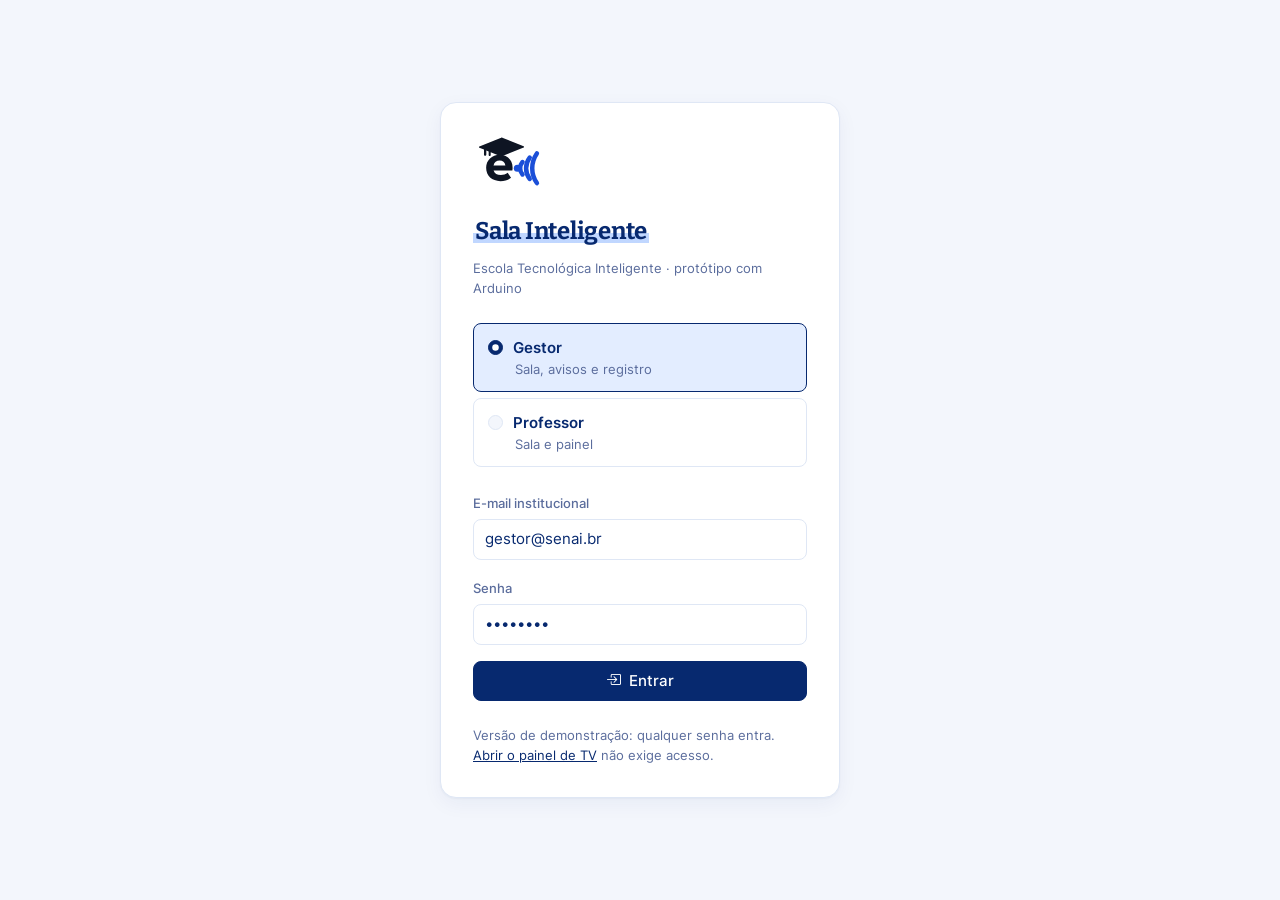
==== site/index.html @ f6ed8acb "Sala inteligente: Arduino + site ligado ao Firebase - Codigo do Arduino Nano: DHT22, PIR, LDR, DS18B" ====
<!DOCTYPE html>
<html lang="pt-BR">
<head>
<meta charset="UTF-8">
<meta name="viewport" content="width=device-width, initial-scale=1">
<link rel="icon" href="assets/img/logo-eti.svg">
<title>Entrar — Sala Inteligente</title>
<link href="assets/vendor/bootstrap/bootstrap.min.css" rel="stylesheet">
<link href="assets/vendor/bootstrap-icons/bootstrap-icons.min.css" rel="stylesheet">
<link href="assets/css/eti.css" rel="stylesheet">
</head>
<body>

<main class="entrar">
  <form id="form-login">
    <img src="assets/img/logo-eti.svg" alt="" width="72" class="d-block mb-4">
    <h1>Sala Inteligente</h1>
    <p class="legenda">Escola Tecnológica Inteligente · protótipo com Arduino</p>

    <label class="perfil mt-4">
      <input class="form-check-input" type="radio" name="perfil" value="gestor" checked>Gestor
      <span class="sub">Sala, avisos e registro</span>
    </label>
    <label class="perfil">
      <input class="form-check-input" type="radio" name="perfil" value="professor">Professor
      <span class="sub">Sala e painel</span>
    </label>

    <div class="mt-4 mb-3">
      <label class="form-label" for="email">E-mail institucional</label>
      <input class="form-control" type="email" id="email" value="gestor@senai.br" autocomplete="username" required>
    </div>

    <div class="mb-3">
      <label class="form-label" for="senha">Senha</label>
      <input class="form-control" type="password" id="senha" value="demo1234" autocomplete="current-password" required>
    </div>

    <button type="submit" class="btn btn-primary w-100 py-2">
      <i class="bi bi-box-arrow-in-right" aria-hidden="true"></i> Entrar
    </button>

    <p class="legenda mt-4">
      Versão de demonstração: qualquer senha entra.
      <a href="painel.html">Abrir o painel de TV</a> não exige acesso.
    </p>
  </form>
</main>

<script src="assets/js/app.js"></script>
<script>
document.querySelectorAll('input[name="perfil"]').forEach(function (r) {
  r.addEventListener('change', function () {
    document.getElementById('email').value =
      r.value === 'gestor' ? 'gestor@senai.br' : 'professor@senai.br';
  });
});

document.getElementById('form-login').addEventListener('submit', function (e) {
  e.preventDefault();
  const perfil = document.querySelector('input[name="perfil"]:checked').value;
  sessionStorage.setItem('eti:sessao', JSON.stringify({
    perfil: perfil,
    email: document.getElementById('email').value,
    entrouEm: Date.now()
  }));
  location.href = 'dashboard.html';
});
</script>
</body>
</html>
---- site/assets/css/eti.css ----
@font-face { font-family: 'Inter'; src: url('../fonts/inter-latin-400-normal.woff2') format('woff2'); font-weight: 400; font-display: swap; }
@font-face { font-family: 'Inter'; src: url('../fonts/inter-latin-500-normal.woff2') format('woff2'); font-weight: 500; font-display: swap; }
@font-face { font-family: 'Inter'; src: url('../fonts/inter-latin-600-normal.woff2') format('woff2'); font-weight: 600; font-display: swap; }
@font-face { font-family: 'Inter'; src: url('../fonts/inter-latin-700-normal.woff2') format('woff2'); font-weight: 700; font-display: swap; }
@font-face { font-family: 'Bitter'; src: url('../fonts/bitter-latin-600-normal.woff2') format('woff2'); font-weight: 600; font-display: swap; }
@font-face { font-family: 'Bitter'; src: url('../fonts/bitter-latin-700-normal.woff2') format('woff2'); font-weight: 700; font-display: swap; }

:root {
  /* Tokens do ETI */
  --tinta: #07296F;
  --tinta-forte: #0B3A94;
  --tinta-fraca: #5A6C9C;
  --peri: #8DB6FF;
  --peri-fraco: #E3EDFF;
  --fundo: #F3F6FC;
  --papel: #FFFFFF;
  --linha: #DFE7F5;
  --alerta: #D1531F;
  --alerta-fraco: #FDF1EC;

  --titulo: 'Bitter', Georgia, serif;
  --texto: 'Inter', system-ui, -apple-system, 'Segoe UI', sans-serif;

  --raio: 12px;
  --raio-p: 8px;
  --sombra: 0 1px 2px rgba(7, 41, 111, 0.04), 0 6px 20px rgba(7, 41, 111, 0.05);

  --e1: 6px;
  --e2: 12px;
  --e3: 20px;
  --e4: 32px;
  --e5: 56px;
  --e6: 96px;

  --t1: 13px;
  --t2: 15px;
  --t3: 18px;
  --t4: 28px;
  --t5: 40px;

  /* Bootstrap apontando para os tokens */
  --bs-body-bg: var(--fundo);
  --bs-body-color: var(--tinta);
  --bs-body-font-family: var(--texto);
  --bs-font-sans-serif: var(--texto);
  --bs-body-font-size: var(--t2);
  --bs-body-line-height: 1.55;
  --bs-heading-color: var(--tinta);
  --bs-emphasis-color: var(--tinta);
  --bs-secondary-color: var(--tinta-fraca);
  --bs-primary: #07296F;
  --bs-primary-rgb: 7, 41, 111;
  --bs-border-color: var(--linha);
  --bs-border-radius: var(--raio-p);
  --bs-border-radius-lg: var(--raio);
  --bs-link-color: #07296F;
  --bs-link-color-rgb: 7, 41, 111;
  --bs-link-hover-color: #0B3A94;
  --bs-link-hover-color-rgb: 11, 58, 148;
  --bs-focus-ring-color: rgba(141, 182, 255, 0.45);
}

body { -webkit-font-smoothing: antialiased; font-variant-numeric: tabular-nums; }

h1, h2, h3 { margin: 0; font-family: var(--titulo); font-weight: 700; letter-spacing: -0.01em; }

/* O marca-texto periwinkle atrás do título é a herança do caderno. */
h1 {
  display: inline;
  font-size: var(--t4);
  line-height: 1.25;
  background: linear-gradient(transparent 58%, rgba(141, 182, 255, 0.55) 58%, rgba(141, 182, 255, 0.55) 92%, transparent 92%);
  -webkit-box-decoration-break: clone;
  box-decoration-break: clone;
  padding: 0 2px;
}

h2 { font-size: var(--t3); font-weight: 600; line-height: 1.3; }
h3 { font-family: var(--texto); font-size: var(--t2); font-weight: 600; }
p { margin: 0; }

:focus-visible { outline: 2px solid var(--tinta); outline-offset: 2px; }

[v-cloak] { display: none; }

/* ---------- Bootstrap: botões ---------- */

.btn {
  --bs-btn-font-weight: 500;
  --bs-btn-font-size: var(--t2);
  --bs-btn-padding-x: 16px;
  --bs-btn-padding-y: 8px;
  --bs-btn-border-radius: var(--raio-p);
  --bs-btn-focus-box-shadow: 0 0 0 3px var(--peri-fraco);
  display: inline-flex;
  align-items: center;
  justify-content: center;
  gap: 8px;
}

.btn-primary {
  --bs-btn-color: #fff;
  --bs-btn-bg: var(--tinta);
  --bs-btn-border-color: var(--tinta);
  --bs-btn-hover-color: #fff;
  --bs-btn-hover-bg: var(--tinta-forte);
  --bs-btn-hover-border-color: var(--tinta-forte);
  --bs-btn-active-color: #fff;
  --bs-btn-active-bg: #05205A;
  --bs-btn-active-border-color: #05205A;
  --bs-btn-disabled-color: #fff;
  --bs-btn-disabled-bg: var(--tinta);
  --bs-btn-disabled-border-color: var(--tinta);
}

.btn-outline-primary {
  --bs-btn-color: var(--tinta);
  --bs-btn-bg: var(--papel);
  --bs-btn-border-color: var(--linha);
  --bs-btn-hover-color: var(--tinta);
  --bs-btn-hover-bg: var(--papel);
  --bs-btn-hover-border-color: var(--tinta);
  --bs-btn-active-color: var(--tinta);
  --bs-btn-active-bg: var(--peri-fraco);
  --bs-btn-active-border-color: var(--tinta);
  --bs-btn-disabled-color: var(--tinta-fraca);
  --bs-btn-disabled-bg: var(--papel);
  --bs-btn-disabled-border-color: var(--linha);
}

.btn-link {
  --bs-btn-color: var(--tinta-fraca);
  --bs-btn-hover-color: var(--alerta);
  --bs-btn-active-color: var(--alerta);
  --bs-btn-padding-x: 0;
  --bs-btn-padding-y: 0;
  --bs-btn-font-size: var(--t1);
  --bs-btn-font-weight: 400;
  gap: 4px;
}

/* ---------- Bootstrap: formulários ---------- */

.form-label {
  margin-bottom: var(--e1);
  font-size: var(--t1);
  font-weight: 500;
  color: var(--tinta-fraca);
}

.form-control,
.form-select {
  font-size: var(--t2);
  color: var(--tinta);
  background-color: var(--papel);
  border-color: var(--linha);
  border-radius: var(--raio-p);
  padding: 8px 11px;
}

.form-control:focus,
.form-select:focus {
  color: var(--tinta);
  border-color: var(--tinta);
  box-shadow: 0 0 0 3px var(--peri-fraco);
}

.form-check-input:checked { background-color: var(--tinta); border-color: var(--tinta); }
.form-check-input:focus { border-color: var(--tinta); box-shadow: 0 0 0 3px var(--peri-fraco); }

/* ---------- Bootstrap: tabelas ---------- */

.table {
  --bs-table-bg: transparent;
  --bs-table-color: var(--tinta);
  --bs-table-border-color: var(--linha);
  margin-bottom: 0;
}

.table > :not(caption) > * > * { padding: 10px 12px 10px 0; }
.table > :not(caption) > * > *:last-child { padding-right: 0; }

.table th {
  font-size: var(--t1);
  font-weight: 500;
  color: var(--tinta-fraca);
  white-space: nowrap;
}

/* Segura elementos absolutos (ex.: .visually-hidden) dentro da rolagem da tabela. */
.table-responsive { position: relative; }

.table > tbody > tr:last-child > * { border-bottom-width: 0; }
.table > tfoot > tr > * { font-weight: 700; border-top: 1px solid var(--linha); border-bottom-width: 0; }
.table .n { text-align: right; }

.table input {
  width: 100%;
  min-width: 56px;
  font: inherit;
  text-align: right;
  color: var(--tinta);
  background: none;
  border: 1px solid transparent;
  border-radius: 6px;
  padding: 3px 6px;
}

.table input:hover { border-color: var(--linha); }
.table input:focus { outline: none; border-color: var(--tinta); background: var(--papel); }

/* ---------- Estrutura ---------- */

.pagina {
  max-width: 1120px;
  margin: 0 auto;
  padding: var(--e3) var(--e3) var(--e6);
}

.topo {
  display: flex;
  align-items: center;
  justify-content: space-between;
  gap: var(--e2) var(--e3);
  flex-wrap: wrap;
  margin-bottom: var(--e4);
  padding: 10px 14px 10px 16px;
  background: var(--papel);
  border: 1px solid var(--linha);
  border-radius: var(--raio);
  box-shadow: var(--sombra);
}

.marca {
  display: flex;
  align-items: center;
  gap: 10px;
  color: var(--tinta);
  text-decoration: none;
  font-family: var(--titulo);
  font-weight: 700;
  font-size: var(--t3);
}

.marca img { width: 34px; height: auto; display: block; }

.menu { display: flex; gap: 4px; flex-wrap: wrap; align-items: center; }

.menu a,
.menu button {
  display: inline-flex;
  align-items: center;
  gap: 6px;
  padding: 7px 12px;
  border: 0;
  border-radius: var(--raio-p);
  background: none;
  color: var(--tinta-fraca);
  text-decoration: none;
  font: inherit;
  font-weight: 500;
  cursor: pointer;
}

.menu a:hover { color: var(--tinta); background: var(--fundo); }
.menu a[aria-current] { color: var(--tinta); background: var(--peri-fraco); font-weight: 600; }
.menu button { margin-left: var(--e1); }
.menu button:hover { color: var(--alerta); }

.cabecalho { margin-bottom: var(--e4); }

.cabecalho h1 + p {
  margin-top: var(--e2);
  color: var(--tinta-fraca);
  max-width: 62ch;
}

/* ---------- Cards do ETI ---------- */

.secao,
.leitura,
.laudo {
  background: var(--papel);
  border: 1px solid var(--linha);
  border-radius: var(--raio);
  box-shadow: var(--sombra);
}

.secao { padding: var(--e3) 24px 24px; margin-bottom: var(--e3); }
.secao > h2 { margin-bottom: var(--e3); }

/* Cards dentro de uma linha do grid: o espaço vem do gutter da linha. */
.row > * > .secao { margin-bottom: 0; height: 100%; }

.leitura {
  display: flex;
  flex-direction: column;
  gap: var(--e2);
  height: 100%;
  padding: var(--e3);
  min-width: 0;
}

.leitura .valor {
  display: block;
  font-size: var(--t5);
  font-weight: 600;
  line-height: 1;
  letter-spacing: -0.035em;
  white-space: nowrap;
}

.leitura .valor i {
  margin-left: 0.2em;
  font-style: normal;
  font-size: var(--t3);
  font-weight: 400;
  letter-spacing: 0;
  color: var(--tinta-fraca);
}

.leitura .rotulo {
  display: block;
  color: var(--tinta-fraca);
  font-size: var(--t1);
  font-weight: 500;
}

.leitura.fora { border-color: var(--alerta); background: var(--alerta-fraco); }
.leitura.fora .valor { color: var(--alerta); }

.barra {
  height: 6px;
  margin-top: 2px;
  background: var(--linha);
  border-radius: 999px;
  overflow: hidden;
}

.barra span {
  display: block;
  height: 100%;
  width: 0;
  background: var(--tinta);
  border-radius: inherit;
  transition: width 0.3s;
}

.barra span.cheia { background: var(--alerta); }

.resumo {
  font-size: var(--t3);
  line-height: 1.5;
  letter-spacing: -0.01em;
  margin-bottom: var(--e3);
  padding: var(--e3) 24px;
  background: var(--peri-fraco);
  border-radius: var(--raio);
}

.resumo em { font-style: normal; font-weight: 700; }

.grafico { height: 240px; position: relative; }

.legenda {
  margin-top: var(--e2);
  color: var(--tinta-fraca);
  font-size: var(--t1);
}

/* ---------- Alertas do sistema ---------- */

.alertas.com-alerta { border-color: var(--alerta); background: var(--alerta-fraco); }
.alertas.com-alerta > h2 { color: var(--alerta); }

.alerta {
  display: flex;
  flex-wrap: wrap;
  align-items: baseline;
  gap: 2px var(--e2);
  padding: var(--e2) 0;
  border-top: 1px solid rgba(209, 83, 31, 0.2);
}

.alerta:first-child { border-top: 0; padding-top: 0; }
.alerta:last-child { padding-bottom: 0; }
.alerta strong { color: var(--alerta); font-weight: 600; }
.alerta .sub { flex-basis: 100%; }

/* ---------- Blocos dentro de um card ---------- */

.bloco + .bloco,
form + .bloco {
  margin-top: var(--e3);
  padding-top: var(--e3);
  border-top: 1px solid var(--linha);
}

.bloco h3 { margin-bottom: var(--e2); }
.bloco > .legenda { margin-top: var(--e1); }

.seletor {
  display: inline-flex;
  flex-wrap: wrap;
  gap: 2px;
  padding: 3px;
  background: var(--fundo);
  border: 1px solid var(--linha);
  border-radius: var(--raio-p);
}

.seletor button {
  font: inherit;
  font-weight: 500;
  color: var(--tinta-fraca);
  background: none;
  border: 0;
  border-radius: 6px;
  padding: 6px 14px;
  cursor: pointer;
}

.seletor button:hover { color: var(--tinta); }

.seletor button[aria-pressed="true"] {
  color: var(--tinta);
  background: var(--papel);
  font-weight: 600;
  box-shadow: 0 1px 3px rgba(7, 41, 111, 0.12);
}

/* ---------- Equipamentos ---------- */

.item {
  display: flex;
  align-items: center;
  justify-content: space-between;
  gap: var(--e3);
  padding: 14px 0;
  border-bottom: 1px solid var(--linha);
}

.item:first-child { padding-top: 0; }
.item .nome { font-weight: 500; }

.sub {
  display: block;
  color: var(--tinta-fraca);
  font-size: var(--t1);
  font-weight: 400;
}

.estado-eq { white-space: nowrap; }
.estado-eq.ligado { color: var(--tinta); font-weight: 500; }

.chave {
  position: relative;
  flex: 0 0 auto;
  width: 44px;
  height: 24px;
  padding: 0;
  border: 0;
  border-radius: 999px;
  background: var(--linha);
  cursor: pointer;
  transition: background 0.15s;
}

.chave::after {
  content: "";
  position: absolute;
  top: 3px;
  left: 3px;
  width: 18px;
  height: 18px;
  border-radius: 50%;
  background: var(--papel);
  box-shadow: 0 1px 2px rgba(7, 41, 111, 0.25);
  transition: left 0.15s;
}

.chave[aria-pressed="true"] { background: var(--tinta); }
.chave[aria-pressed="true"]::after { left: 23px; }
.chave:disabled { opacity: 0.45; cursor: not-allowed; }

.link-acao {
  display: inline-flex;
  align-items: center;
  gap: 4px;
  border: 0;
  background: none;
  padding: 0;
  font: inherit;
  font-size: var(--t1);
  color: var(--tinta-fraca);
  cursor: pointer;
  text-decoration: underline;
  text-underline-offset: 3px;
}

.link-acao:hover { color: var(--alerta); }

/* ---------- Destaques de cálculo ---------- */

.destaque {
  margin-top: var(--e2);
  padding: var(--e3);
  background: var(--fundo);
  border-radius: var(--raio-p);
}

.destaque .valor {
  display: block;
  font-size: var(--t4);
  font-weight: 700;
  letter-spacing: -0.025em;
  line-height: 1.15;
}

.destaque .rotulo {
  display: block;
  color: var(--tinta-fraca);
  font-size: var(--t1);
  font-weight: 500;
  margin-bottom: var(--e1);
}

.destaque p {
  margin-top: var(--e1);
  color: var(--tinta-fraca);
  font-size: var(--t1);
  max-width: 46ch;
}

.dados { margin: var(--e2) 0 0; }

.dados div {
  display: flex;
  justify-content: space-between;
  gap: var(--e3);
  padding: 9px 0;
  border-top: 1px solid var(--linha);
}

.dados dt { color: var(--tinta-fraca); font-size: var(--t1); font-weight: 400; }
.dados dd { margin: 0; font-weight: 600; font-size: var(--t1); }

/* ---------- Avisos ---------- */

.aviso { padding: var(--e3) 0; border-bottom: 1px solid var(--linha); }
.aviso:first-child { padding-top: 0; }
.aviso:last-child { border-bottom: 0; padding-bottom: 0; }
.aviso.fora h3, .aviso.fora p { color: var(--tinta-fraca); }
.aviso.fora h3 { text-decoration: line-through; text-decoration-thickness: 1px; }
.aviso p { margin-top: 4px; color: var(--tinta-fraca); max-width: 56ch; }

.aviso .meta {
  display: flex;
  gap: var(--e2) var(--e3);
  align-items: baseline;
  flex-wrap: wrap;
  margin-top: var(--e2);
  font-size: var(--t1);
  color: var(--tinta-fraca);
}

.nota {
  margin-top: var(--e4);
  color: var(--tinta-fraca);
  font-size: var(--t1);
  max-width: 72ch;
}

.vazio { padding: var(--e3) 0; color: var(--tinta-fraca); }

/* ---------- Login ---------- */

.entrar {
  min-height: 100vh;
  display: grid;
  place-items: center;
  padding: var(--e3);
}

.entrar form {
  width: 100%;
  max-width: 400px;
  padding: var(--e4);
  background: var(--papel);
  border: 1px solid var(--linha);
  border-radius: 16px;
  box-shadow: var(--sombra);
}

.entrar h1 { font-size: 24px; }

.perfil {
  display: block;
  padding: var(--e2) 14px;
  margin-bottom: var(--e1);
  border: 1px solid var(--linha);
  border-radius: var(--raio-p);
  font-weight: 600;
  cursor: pointer;
  transition: border-color 0.15s, background 0.15s;
}

.perfil:hover { border-color: var(--tinta-fraca); }
.perfil:has(input:checked) { border-color: var(--tinta); background: var(--peri-fraco); }
.perfil .form-check-input { margin: 0 10px 0 0; vertical-align: -2px; }
.perfil .sub { margin-left: 27px; }

/* ---------- Painel de TV (único com cores invertidas; mantém o quadriculado) ---------- */

.tv {
  min-height: 100vh;
  background-color: var(--tinta);
  background-image:
    linear-gradient(to right, rgba(141, 182, 255, 0.12) 1px, transparent 1px),
    linear-gradient(to bottom, rgba(141, 182, 255, 0.12) 1px, transparent 1px);
  background-size: 54px 54px;
  color: var(--papel);
  padding: 3vw 4vw;
  display: flex;
  flex-direction: column;
  gap: 3vw;
}

.tv-topo {
  display: flex;
  align-items: center;
  justify-content: space-between;
  gap: 2vw;
  color: rgba(250, 251, 253, 0.7);
  font-size: clamp(13px, 1.2vw, 24px);
}

.tv-topo img { width: clamp(44px, 4.4vw, 88px); filter: brightness(0) invert(1); }

.tv-hora {
  font-size: clamp(28px, 3.4vw, 64px);
  font-weight: 600;
  letter-spacing: -0.03em;
  color: var(--papel);
  line-height: 1;
}

.tv-corpo {
  flex: 1 1 auto;
  display: flex;
  flex-direction: column;
  justify-content: center;
  gap: 2vw;
  min-height: 0;
}

.tv-tipo { color: #FFB494; font-size: clamp(14px, 1.5vw, 30px); font-weight: 600; }

.tv-corpo h2 {
  font-family: var(--titulo);
  font-weight: 700;
  font-size: clamp(32px, 5vw, 92px);
  line-height: 1.1;
  letter-spacing: -0.015em;
  max-width: 18ch;
  color: var(--papel);
}

.tv-alerta h2 { color: #FFD9C9; }

.tv-corpo p {
  font-size: clamp(17px, 2vw, 38px);
  line-height: 1.35;
  color: var(--peri);
  max-width: 36ch;
}

.tv-rodape { display: flex; gap: 1.6vw; flex-wrap: wrap; align-items: stretch; }

/* Variação escura do CardLeitura, usada no painel de TV */
.leitura.leitura-tv {
  gap: var(--e1);
  height: auto;
  min-width: 12vw;
  padding: 1.2vw 1.8vw;
  color: var(--papel);
  background: rgba(255, 255, 255, 0.07);
  border-color: rgba(141, 182, 255, 0.22);
  border-radius: clamp(8px, 0.8vw, 16px);
  box-shadow: none;
}

.leitura-tv .valor { font-size: clamp(24px, 2.8vw, 52px); }
.leitura-tv .valor i { font-size: 0.45em; color: rgba(250, 251, 253, 0.7); }
.leitura-tv .rotulo { color: rgba(250, 251, 253, 0.7); font-size: clamp(11px, 1vw, 20px); }
.leitura-tv.fora { border-color: var(--alerta); background: rgba(209, 83, 31, 0.25); }
.leitura-tv.fora .valor { color: #FFB494; }

.tv-estado {
  margin-left: auto;
  align-self: center;
  color: rgba(250, 251, 253, 0.7);
  font-size: clamp(11px, 1vw, 20px);
}

/* ---------- Relatório ---------- */

.laudo { max-width: 820px; padding: var(--e4) 40px; }
.laudo h2 { margin: var(--e4) 0 var(--e2); padding-bottom: var(--e1); }
.laudo h2:first-of-type { margin-top: var(--e3); }

/* ---------- Responsivo ---------- */

@media (max-width: 640px) {
  :root { --t4: 24px; --t5: 32px; }
  .pagina { padding: var(--e2) var(--e2) var(--e5); }
  .secao { padding: 16px; }
  .leitura { padding: 16px; }
  .laudo { padding: var(--e3) 16px; }
  .entrar form { padding: var(--e3); }
}

@media print {
  .topo, .nao-imprime, .pagina > .nota { display: none; }
  body { background: #fff; }
  .pagina { padding: 0; max-width: none; }
  .laudo { max-width: none; padding: 0; border: 0; box-shadow: none; }
  h1 { background: none; }
}

@media (prefers-reduced-motion: reduce) {
  * { animation: none !important; transition: none !important; }
}

.leitura .valor { white-space: normal; overflow-wrap: anywhere; }
.leitura .valor i { white-space: normal; display: inline-block; }
@media (max-width: 575px) {
  .leitura .valor { font-size: 30px; }
}
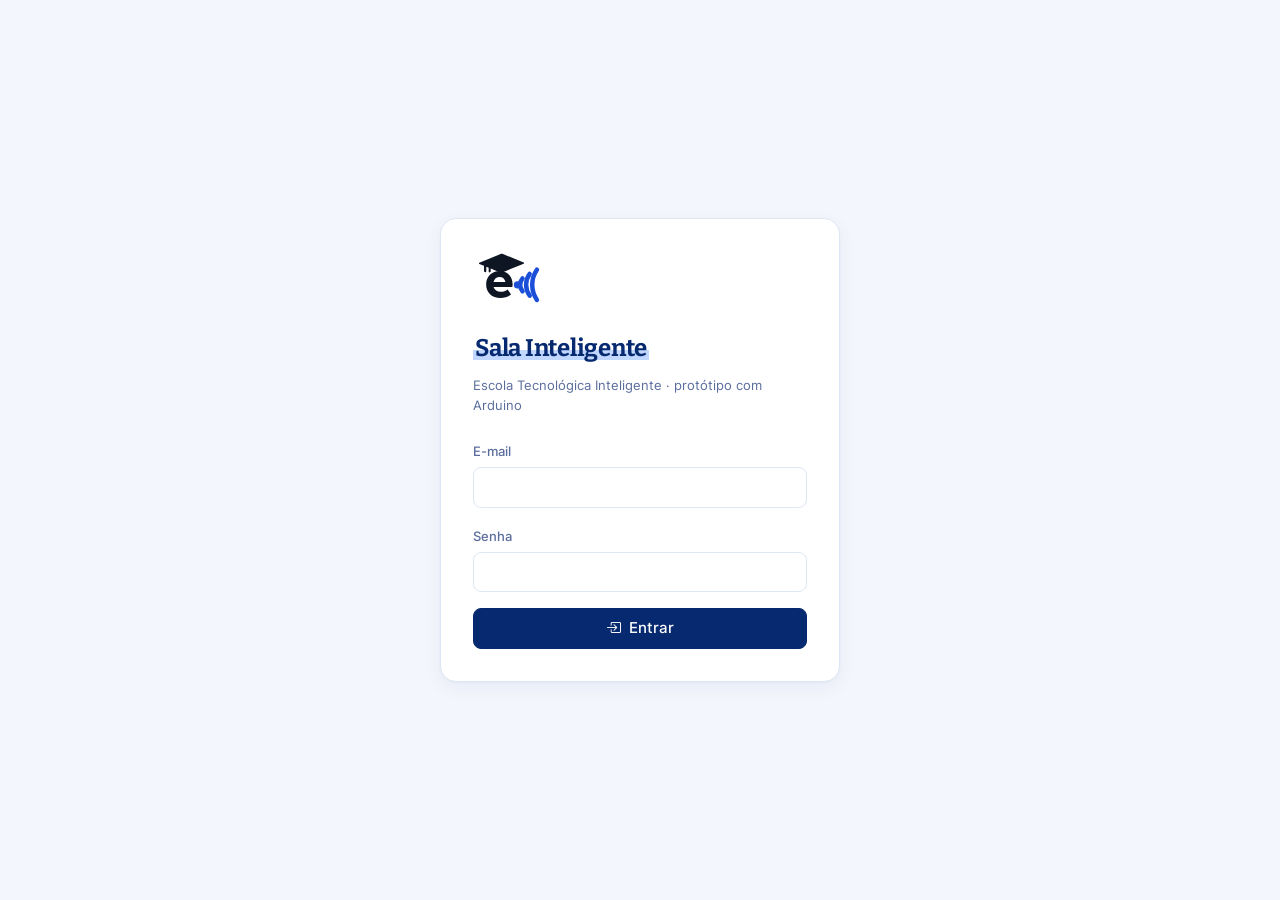
==== commit e972fdaa: "Login de verdade com Firebase Auth e config fora do Git" ====
--- a/site/index.html
+++ b/site/index.html
@@ -17,54 +17,56 @@
     <h1>Sala Inteligente</h1>
     <p class="legenda">Escola Tecnológica Inteligente · protótipo com Arduino</p>
 
-    <label class="perfil mt-4">
-      <input class="form-check-input" type="radio" name="perfil" value="gestor" checked>Gestor
-      <span class="sub">Sala, avisos e registro</span>
-    </label>
-    <label class="perfil">
-      <input class="form-check-input" type="radio" name="perfil" value="professor">Professor
-      <span class="sub">Sala e painel</span>
-    </label>
-
     <div class="mt-4 mb-3">
-      <label class="form-label" for="email">E-mail institucional</label>
-      <input class="form-control" type="email" id="email" value="gestor@senai.br" autocomplete="username" required>
+      <label class="form-label" for="email">E-mail</label>
+      <input class="form-control" type="email" id="email" autocomplete="username" required>
     </div>
 
     <div class="mb-3">
       <label class="form-label" for="senha">Senha</label>
-      <input class="form-control" type="password" id="senha" value="demo1234" autocomplete="current-password" required>
+      <input class="form-control" type="password" id="senha" autocomplete="current-password" required>
     </div>
 
-    <button type="submit" class="btn btn-primary w-100 py-2">
+    <button type="submit" class="btn btn-primary w-100 py-2" id="btn-entrar">
       <i class="bi bi-box-arrow-in-right" aria-hidden="true"></i> Entrar
     </button>
 
-    <p class="legenda mt-4">
-      Versão de demonstração: qualquer senha entra.
-      <a href="painel.html">Abrir o painel de TV</a> não exige acesso.
-    </p>
+    <p class="legenda mt-3" id="erro" role="alert" hidden></p>
   </form>
 </main>
 
+<script>window.ETI_PAGINA_LOGIN = true;</script>
+<script src="assets/vendor/firebase/firebase-app-compat.js"></script>
+<script src="assets/vendor/firebase/firebase-auth-compat.js"></script>
+<script src="assets/vendor/firebase/firebase-database-compat.js"></script>
+<script src="assets/js/firebase-config.js"></script>
 <script src="assets/js/app.js"></script>
+<script src="assets/js/data.js"></script>
 <script>
-document.querySelectorAll('input[name="perfil"]').forEach(function (r) {
-  r.addEventListener('change', function () {
-    document.getElementById('email').value =
-      r.value === 'gestor' ? 'gestor@senai.br' : 'professor@senai.br';
-  });
+ETI.auth.onUsuario(function (u) {
+  if (u) location.replace('dashboard.html');
 });
 
 document.getElementById('form-login').addEventListener('submit', function (e) {
   e.preventDefault();
-  const perfil = document.querySelector('input[name="perfil"]:checked').value;
-  sessionStorage.setItem('eti:sessao', JSON.stringify({
-    perfil: perfil,
-    email: document.getElementById('email').value,
-    entrouEm: Date.now()
-  }));
-  location.href = 'dashboard.html';
+  const erro = document.getElementById('erro');
+  const botao = document.getElementById('btn-entrar');
+  erro.hidden = true;
+  botao.disabled = true;
+  ETI.auth.entrar(document.getElementById('email').value.trim(), document.getElementById('senha').value)
+    .catch(function (err) {
+      const msgs = {
+        'auth/invalid-credential': 'E-mail ou senha incorretos.',
+        'auth/invalid-login-credentials': 'E-mail ou senha incorretos.',
+        'auth/wrong-password': 'E-mail ou senha incorretos.',
+        'auth/user-not-found': 'E-mail ou senha incorretos.',
+        'auth/too-many-requests': 'Muitas tentativas. Espere um pouco e tente de novo.',
+        'auth/network-request-failed': 'Sem internet para falar com o Firebase.'
+      };
+      erro.textContent = msgs[err.code] || 'Não deu para entrar (' + err.code + ').';
+      erro.hidden = false;
+      botao.disabled = false;
+    });
 });
 </script>
 </body>
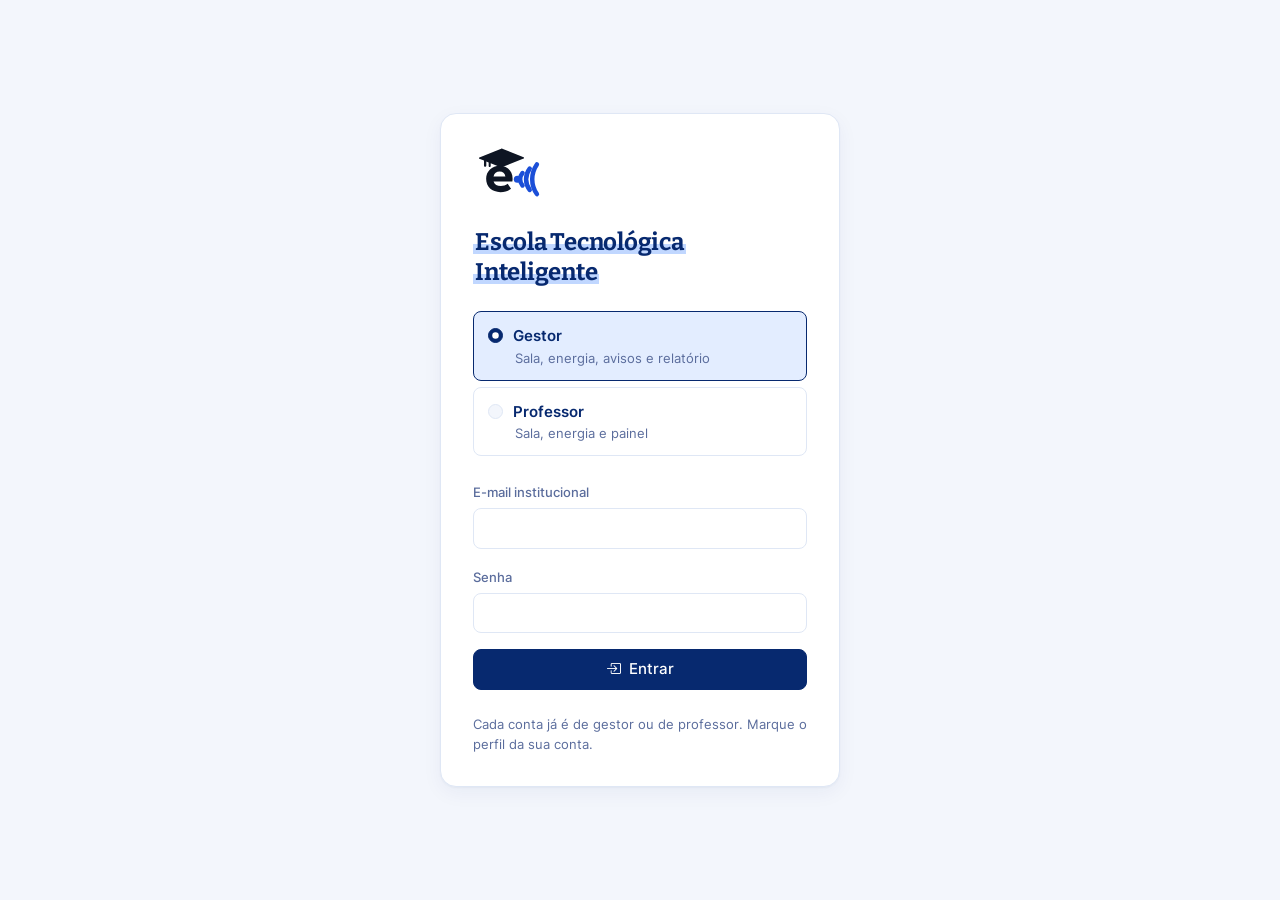
==== commit 9e0df5c2: "Site volta a ser o app do ETI, com dados do Arduino e Firebase - Paginas Sala, Energia, Avisos, Rela" ====
--- a/site/index.html
+++ b/site/index.html
@@ -4,7 +4,7 @@
 <meta charset="UTF-8">
 <meta name="viewport" content="width=device-width, initial-scale=1">
 <link rel="icon" href="assets/img/logo-eti.svg">
-<title>Entrar — Sala Inteligente</title>
+<title>Entrar — ETI</title>
 <link href="assets/vendor/bootstrap/bootstrap.min.css" rel="stylesheet">
 <link href="assets/vendor/bootstrap-icons/bootstrap-icons.min.css" rel="stylesheet">
 <link href="assets/css/eti.css" rel="stylesheet">
@@ -14,11 +14,19 @@
 <main class="entrar">
   <form id="form-login">
     <img src="assets/img/logo-eti.svg" alt="" width="72" class="d-block mb-4">
-    <h1>Sala Inteligente</h1>
-    <p class="legenda">Escola Tecnológica Inteligente · protótipo com Arduino</p>
+    <h1>Escola Tecnológica Inteligente</h1>
+
+    <label class="perfil mt-4">
+      <input class="form-check-input" type="radio" name="perfil" value="gestor" checked>Gestor
+      <span class="sub">Sala, energia, avisos e relatório</span>
+    </label>
+    <label class="perfil">
+      <input class="form-check-input" type="radio" name="perfil" value="professor">Professor
+      <span class="sub">Sala, energia e painel</span>
+    </label>
 
     <div class="mt-4 mb-3">
-      <label class="form-label" for="email">E-mail</label>
+      <label class="form-label" for="email">E-mail institucional</label>
       <input class="form-control" type="email" id="email" autocomplete="username" required>
     </div>
 
@@ -32,6 +40,10 @@
     </button>
 
     <p class="legenda mt-3" id="erro" role="alert" hidden></p>
+
+    <p class="legenda mt-4">
+      Cada conta já é de gestor ou de professor. Marque o perfil da sua conta.
+    </p>
   </form>
 </main>
 
@@ -43,29 +55,52 @@
 <script src="assets/js/app.js"></script>
 <script src="assets/js/data.js"></script>
 <script>
+// Já entrou antes neste navegador: vai direto para a sala.
 ETI.auth.onUsuario(function (u) {
-  if (u) location.replace('dashboard.html');
+  if (u && ETI.ui.sessao()) location.replace('dashboard.html');
 });
+
+const NOMES = { gestor: 'gestor', professor: 'professor' };
+
+function mostrarErro(texto) {
+  const erro = document.getElementById('erro');
+  erro.textContent = texto;
+  erro.hidden = false;
+  document.getElementById('btn-entrar').disabled = false;
+}
 
 document.getElementById('form-login').addEventListener('submit', function (e) {
   e.preventDefault();
-  const erro = document.getElementById('erro');
-  const botao = document.getElementById('btn-entrar');
-  erro.hidden = true;
-  botao.disabled = true;
-  ETI.auth.entrar(document.getElementById('email').value.trim(), document.getElementById('senha').value)
+  const escolhido = document.querySelector('input[name="perfil"]:checked').value;
+  const email = document.getElementById('email').value.trim();
+  document.getElementById('erro').hidden = true;
+  document.getElementById('btn-entrar').disabled = true;
+
+  // 1. O Firebase confere e-mail e senha. 2. Lê o perfil da conta (perfis/<uid>).
+  // 3. Só entra se o perfil marcado na tela for o da conta.
+  ETI.auth.entrar(email, document.getElementById('senha').value)
+    .then(function (cred) { return ETI.auth.perfil(cred.user.uid); })
+    .then(function (perfil) {
+      if (perfil !== escolhido) {
+        return firebase.auth().signOut().then(function () {
+          mostrarErro('Esta conta é de ' + NOMES[perfil] + '. Marque "' +
+            (perfil === 'gestor' ? 'Gestor' : 'Professor') + '" para entrar.');
+        });
+      }
+      localStorage.setItem('eti:sessao', JSON.stringify({ perfil: perfil, email: email, entrouEm: Date.now() }));
+      location.href = 'dashboard.html';
+    })
     .catch(function (err) {
       const msgs = {
         'auth/invalid-credential': 'E-mail ou senha incorretos.',
         'auth/invalid-login-credentials': 'E-mail ou senha incorretos.',
         'auth/wrong-password': 'E-mail ou senha incorretos.',
         'auth/user-not-found': 'E-mail ou senha incorretos.',
+        'auth/invalid-email': 'Esse e-mail não é válido.',
         'auth/too-many-requests': 'Muitas tentativas. Espere um pouco e tente de novo.',
         'auth/network-request-failed': 'Sem internet para falar com o Firebase.'
       };
-      erro.textContent = msgs[err.code] || 'Não deu para entrar (' + err.code + ').';
-      erro.hidden = false;
-      botao.disabled = false;
+      mostrarErro(msgs[err.code] || 'Não deu para entrar (' + (err.code || err.message) + ').');
     });
 });
 </script>
--- a/site/assets/css/eti.css
+++ b/site/assets/css/eti.css
@@ -731,9 +731,3 @@
 @media (prefers-reduced-motion: reduce) {
   * { animation: none !important; transition: none !important; }
 }
-
-.leitura .valor { white-space: normal; overflow-wrap: anywhere; }
-.leitura .valor i { white-space: normal; display: inline-block; }
-@media (max-width: 575px) {
-  .leitura .valor { font-size: 30px; }
-}
